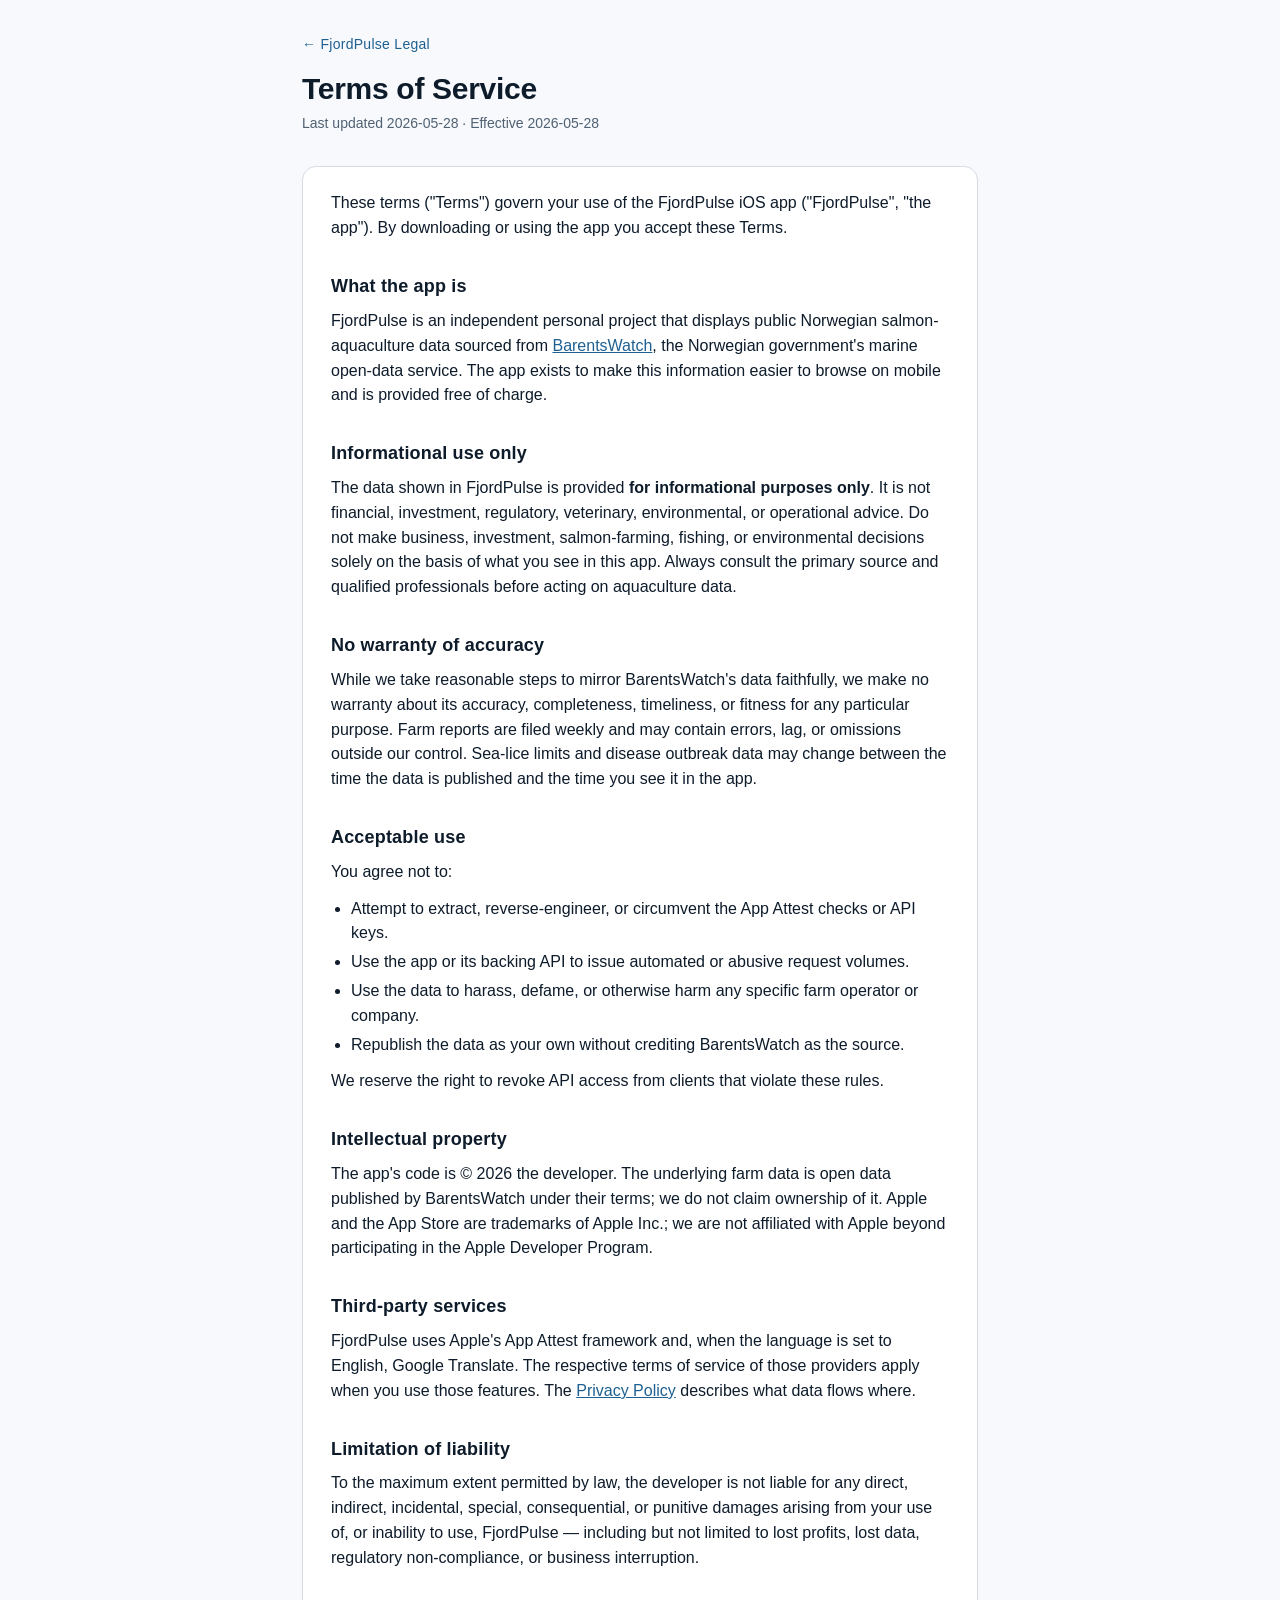
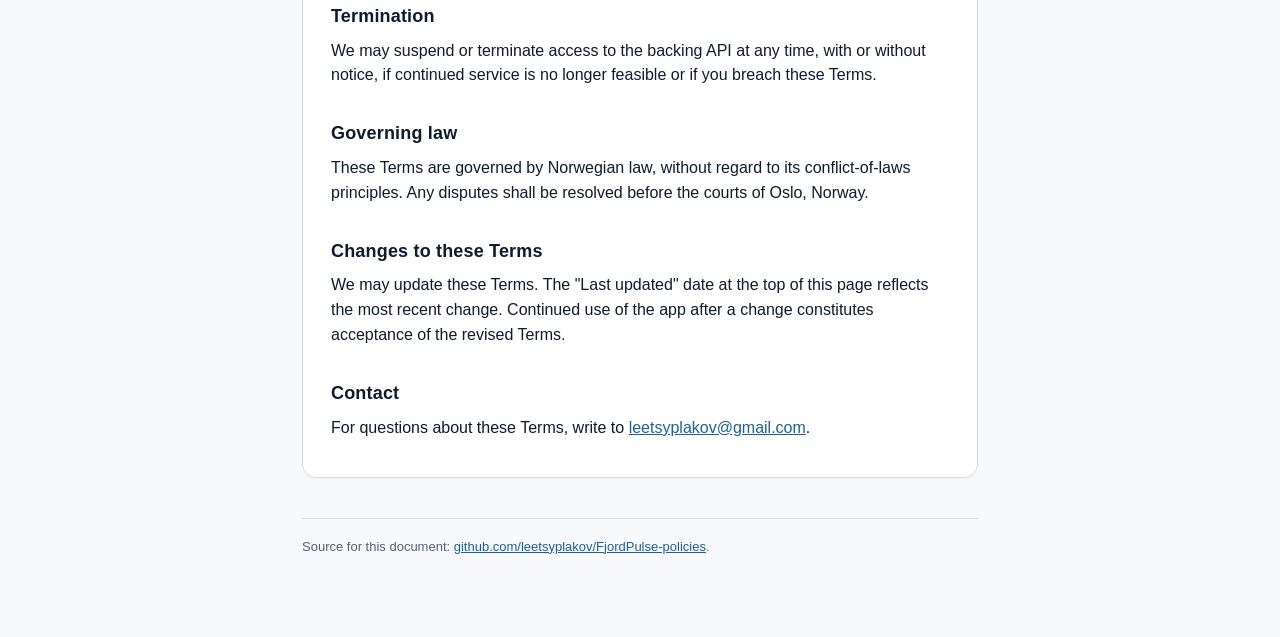
==== terms.html @ 93df8bfb "Initial: privacy policy and terms of service" ====
<!doctype html>
<html lang="en">
<head>
<meta charset="utf-8" />
<meta name="viewport" content="width=device-width, initial-scale=1" />
<title>FjordPulse — Terms of Service</title>
<link rel="stylesheet" href="style.css" />
</head>
<body>
<div class="wrap">
    <header>
        <a href="./">← FjordPulse Legal</a>
        <h1>Terms of Service</h1>
        <p class="lede">Last updated 2026-05-28 · Effective 2026-05-28</p>
    </header>

    <div class="card">
        <p>These terms ("Terms") govern your use of the FjordPulse iOS app ("FjordPulse", "the app").
        By downloading or using the app you accept these Terms.</p>

        <h2>What the app is</h2>
        <p>FjordPulse is an independent personal project that displays public Norwegian
        salmon-aquaculture data sourced from
        <a href="https://www.barentswatch.no" target="_blank" rel="noopener">BarentsWatch</a>,
        the Norwegian government's marine open-data service. The app exists to make this
        information easier to browse on mobile and is provided free of charge.</p>

        <h2>Informational use only</h2>
        <p>The data shown in FjordPulse is provided <strong>for informational purposes only</strong>.
        It is not financial, investment, regulatory, veterinary, environmental, or operational advice.
        Do not make business, investment, salmon-farming, fishing, or environmental decisions solely
        on the basis of what you see in this app. Always consult the primary source and qualified
        professionals before acting on aquaculture data.</p>

        <h2>No warranty of accuracy</h2>
        <p>While we take reasonable steps to mirror BarentsWatch's data faithfully, we make no warranty
        about its accuracy, completeness, timeliness, or fitness for any particular purpose. Farm reports
        are filed weekly and may contain errors, lag, or omissions outside our control. Sea-lice limits
        and disease outbreak data may change between the time the data is published and the time you
        see it in the app.</p>

        <h2>Acceptable use</h2>
        <p>You agree not to:</p>
        <ul>
            <li>Attempt to extract, reverse-engineer, or circumvent the App Attest checks or API keys.</li>
            <li>Use the app or its backing API to issue automated or abusive request volumes.</li>
            <li>Use the data to harass, defame, or otherwise harm any specific farm operator or company.</li>
            <li>Republish the data as your own without crediting BarentsWatch as the source.</li>
        </ul>
        <p>We reserve the right to revoke API access from clients that violate these rules.</p>

        <h2>Intellectual property</h2>
        <p>The app's code is © 2026 the developer. The underlying farm data is open data published by
        BarentsWatch under their terms; we do not claim ownership of it. Apple and the App Store are
        trademarks of Apple Inc.; we are not affiliated with Apple beyond participating in the Apple
        Developer Program.</p>

        <h2>Third-party services</h2>
        <p>FjordPulse uses Apple's App Attest framework and, when the language is set to English,
        Google Translate. The respective terms of service of those providers apply when you use
        those features. The
        <a href="privacy.html">Privacy Policy</a> describes what data flows where.</p>

        <h2>Limitation of liability</h2>
        <p>To the maximum extent permitted by law, the developer is not liable for any direct, indirect,
        incidental, special, consequential, or punitive damages arising from your use of, or inability
        to use, FjordPulse — including but not limited to lost profits, lost data, regulatory
        non-compliance, or business interruption.</p>

        <h2>Termination</h2>
        <p>We may suspend or terminate access to the backing API at any time, with or without notice,
        if continued service is no longer feasible or if you breach these Terms.</p>

        <h2>Governing law</h2>
        <p>These Terms are governed by Norwegian law, without regard to its conflict-of-laws principles.
        Any disputes shall be resolved before the courts of Oslo, Norway.</p>

        <h2>Changes to these Terms</h2>
        <p>We may update these Terms. The "Last updated" date at the top of this page reflects the
        most recent change. Continued use of the app after a change constitutes acceptance of the
        revised Terms.</p>

        <h2>Contact</h2>
        <p>For questions about these Terms, write to
        <a href="mailto:leetsyplakov@gmail.com">leetsyplakov@gmail.com</a>.</p>
    </div>

    <footer>
        Source for this document:
        <a href="https://github.com/leetsyplakov/FjordPulse-policies/blob/main/terms.html" target="_blank" rel="noopener">github.com/leetsyplakov/FjordPulse-policies</a>.
    </footer>
</div>
</body>
</html>
---- style.css ----
:root {
    --bg: #f7f9fc;
    --card: #ffffff;
    --text: #0d1b2a;
    --muted: #506173;
    --accent: #1e6091;
    --border: #d6dce5;
    --code-bg: #f0f3f8;
}

@media (prefers-color-scheme: dark) {
    :root {
        --bg: #0d1b2a;
        --card: #15263d;
        --text: #e8edf5;
        --muted: #9aa9ba;
        --accent: #6bb6ff;
        --border: #2a3a55;
        --code-bg: #1b2d49;
    }
}

* { box-sizing: border-box; }
html { -webkit-text-size-adjust: 100%; }
body {
    margin: 0;
    background: var(--bg);
    color: var(--text);
    font: 16px/1.55 -apple-system, BlinkMacSystemFont, "SF Pro Text", Helvetica, Arial, sans-serif;
}
.wrap {
    max-width: 720px;
    margin: 0 auto;
    padding: 32px 22px 80px;
}
header {
    margin-bottom: 32px;
}
header a {
    color: var(--accent);
    text-decoration: none;
    font-size: 14px;
    letter-spacing: 0.02em;
}
h1 {
    font-size: 30px;
    line-height: 1.2;
    margin: 14px 0 6px;
    letter-spacing: -0.01em;
}
.lede {
    color: var(--muted);
    margin: 0 0 28px;
    font-size: 14px;
}
h2 {
    font-size: 18px;
    margin: 32px 0 8px;
    letter-spacing: 0.01em;
}
p, ul { margin: 0 0 12px; }
ul { padding-left: 20px; }
li { margin: 4px 0; }
a { color: var(--accent); }
strong { color: var(--text); }
.card {
    background: var(--card);
    border: 1px solid var(--border);
    border-radius: 14px;
    padding: 24px 28px;
    box-shadow: 0 1px 2px rgba(13, 27, 42, 0.04);
}
code {
    background: var(--code-bg);
    padding: 1px 6px;
    border-radius: 4px;
    font: 13px/1.5 "SF Mono", Menlo, monospace;
}
footer {
    margin-top: 40px;
    padding-top: 18px;
    border-top: 1px solid var(--border);
    color: var(--muted);
    font-size: 13px;
}
footer a { color: var(--accent); }
.list-card {
    display: block;
    padding: 18px 22px;
    margin-top: 14px;
    background: var(--card);
    border: 1px solid var(--border);
    border-radius: 12px;
    text-decoration: none;
    color: var(--text);
    transition: transform 0.1s ease, box-shadow 0.1s ease;
}
.list-card:hover {
    transform: translateY(-1px);
    box-shadow: 0 4px 14px rgba(13, 27, 42, 0.08);
}
.list-card h3 { margin: 0 0 4px; font-size: 17px; color: var(--accent); }
.list-card p  { margin: 0; color: var(--muted); font-size: 14px; }
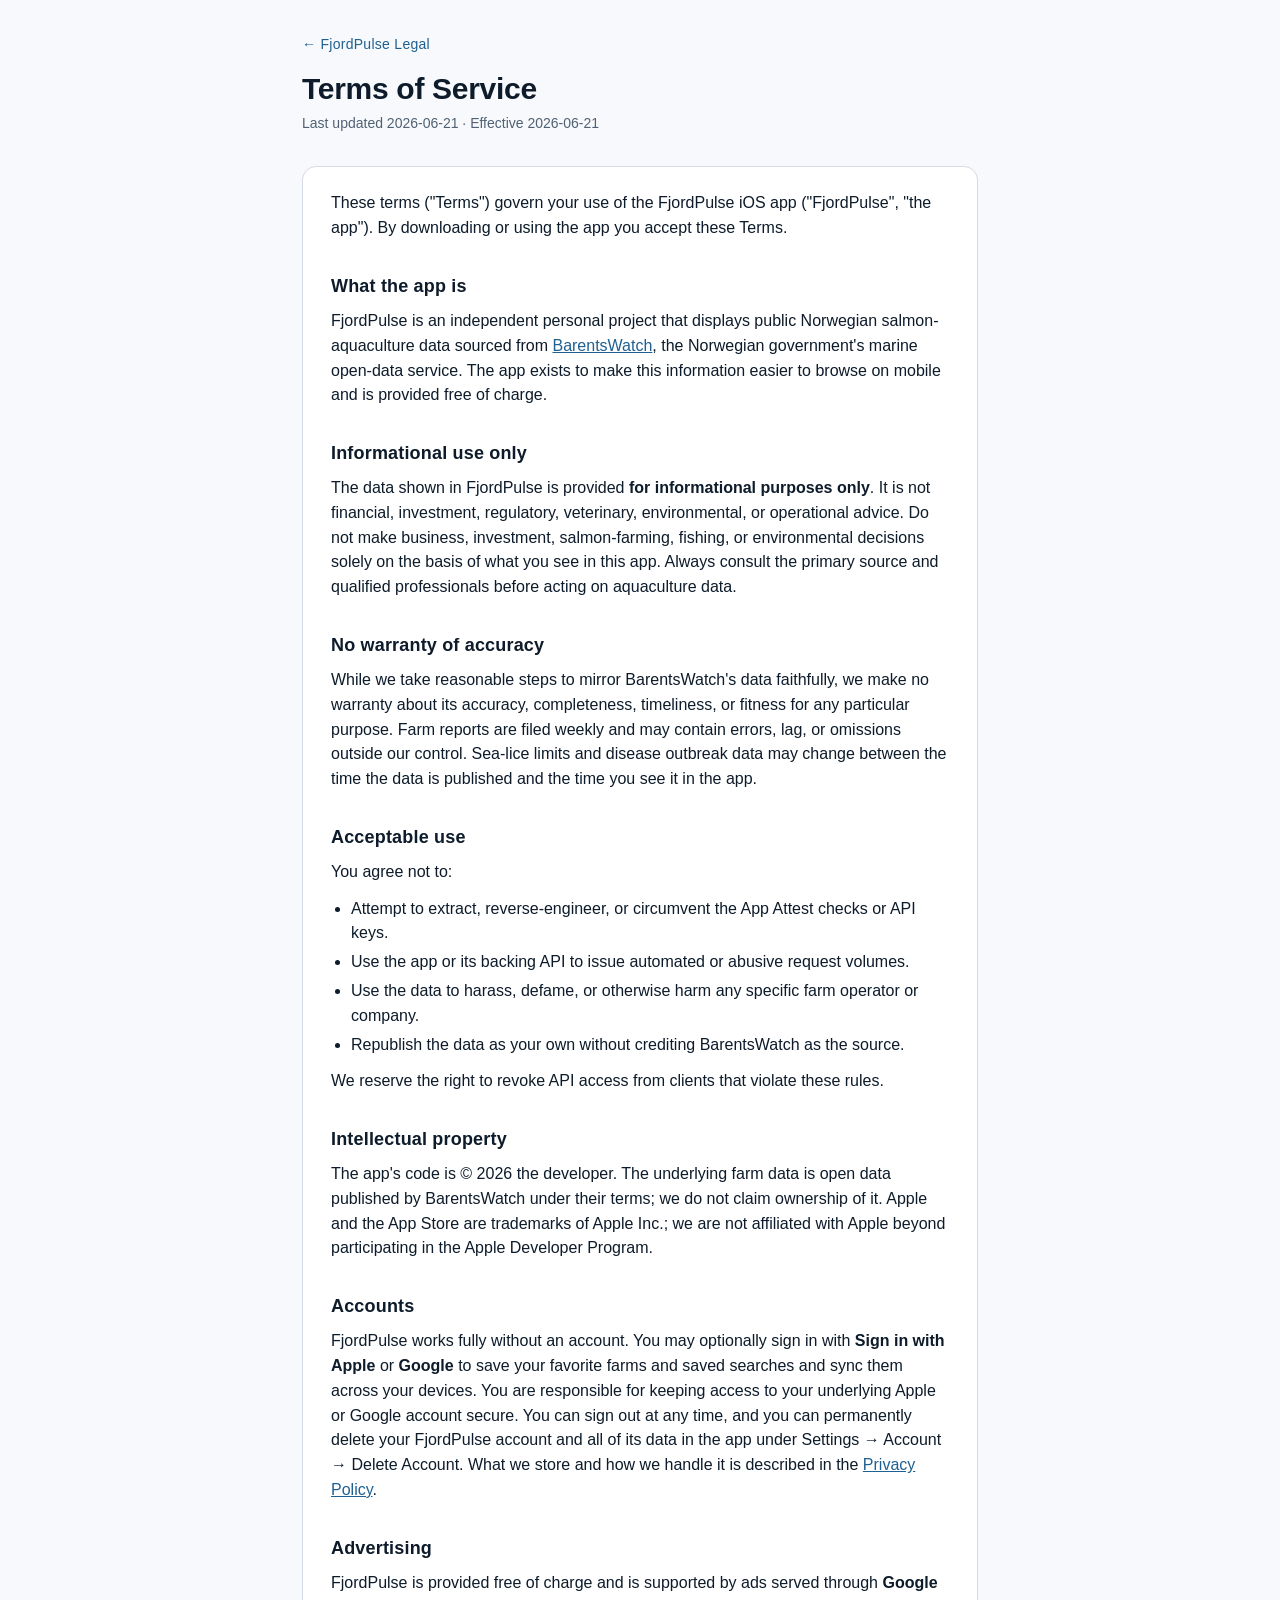
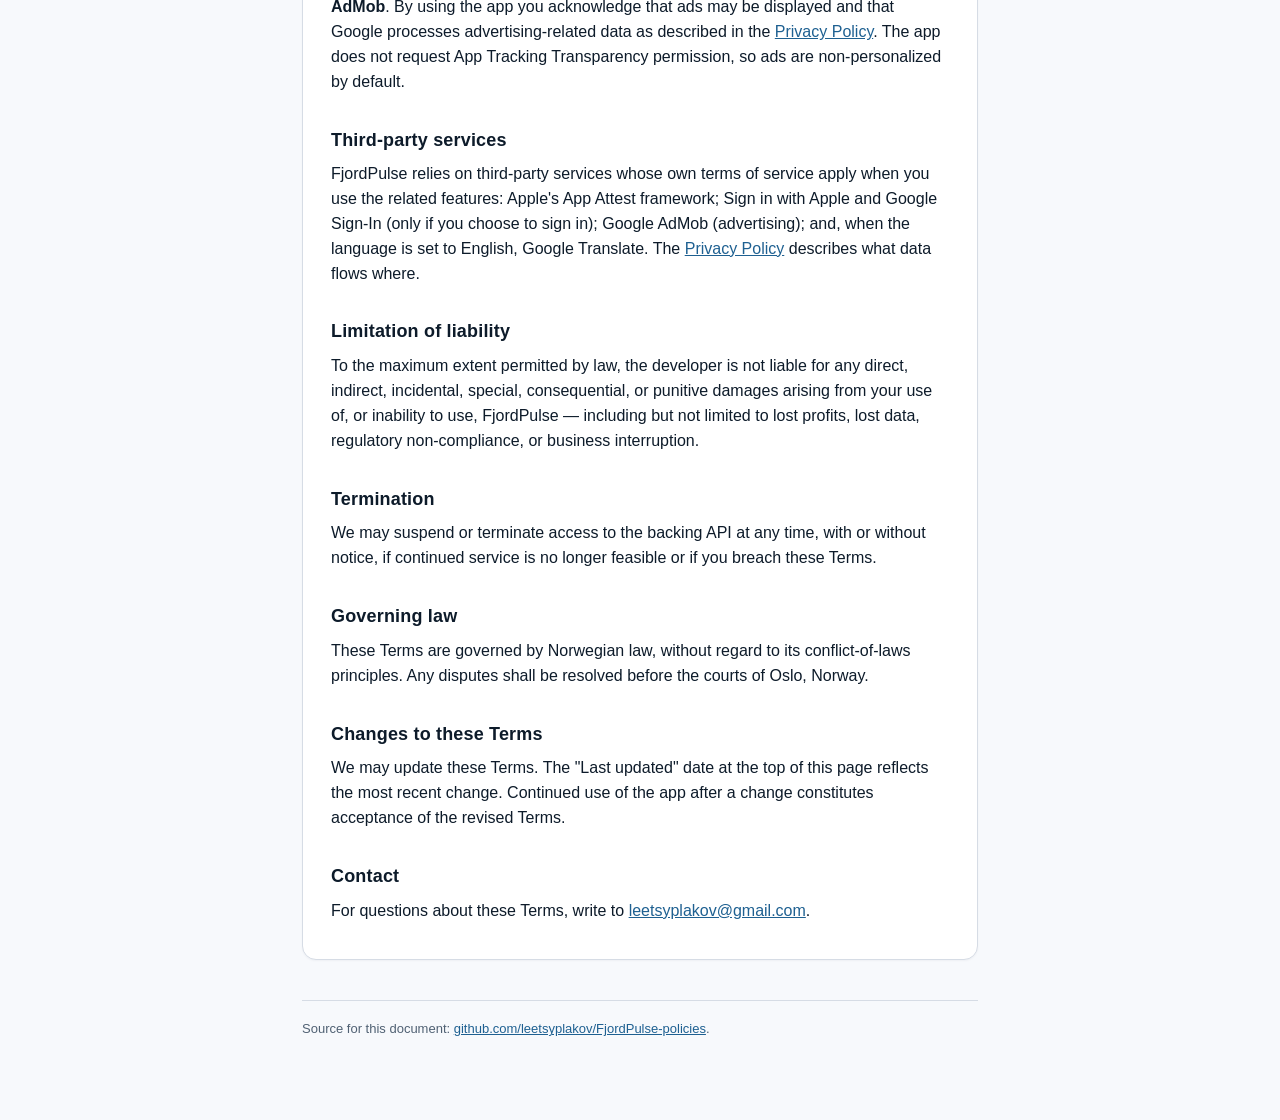
==== commit e6f755f0: "Update terms + submission kit to match current code terms.html was stale (pre-accounts, pre-ads): it" ====
--- a/terms.html
+++ b/terms.html
@@ -11,7 +11,7 @@
     <header>
         <a href="./">← FjordPulse Legal</a>
         <h1>Terms of Service</h1>
-        <p class="lede">Last updated 2026-05-28 · Effective 2026-05-28</p>
+        <p class="lede">Last updated 2026-06-21 · Effective 2026-06-21</p>
     </header>
 
     <div class="card">
@@ -55,10 +55,27 @@
         trademarks of Apple Inc.; we are not affiliated with Apple beyond participating in the Apple
         Developer Program.</p>
 
+        <h2>Accounts</h2>
+        <p>FjordPulse works fully without an account. You may optionally sign in with
+        <strong>Sign in with Apple</strong> or <strong>Google</strong> to save your favorite farms
+        and saved searches and sync them across your devices. You are responsible for keeping access
+        to your underlying Apple or Google account secure. You can sign out at any time, and you can
+        permanently delete your FjordPulse account and all of its data in the app under
+        Settings → Account → Delete Account. What we store and how we handle it is described in the
+        <a href="privacy.html">Privacy Policy</a>.</p>
+
+        <h2>Advertising</h2>
+        <p>FjordPulse is provided free of charge and is supported by ads served through
+        <strong>Google AdMob</strong>. By using the app you acknowledge that ads may be displayed and
+        that Google processes advertising-related data as described in the
+        <a href="privacy.html">Privacy Policy</a>. The app does not request App Tracking Transparency
+        permission, so ads are non-personalized by default.</p>
+
         <h2>Third-party services</h2>
-        <p>FjordPulse uses Apple's App Attest framework and, when the language is set to English,
-        Google Translate. The respective terms of service of those providers apply when you use
-        those features. The
+        <p>FjordPulse relies on third-party services whose own terms of service apply when you use the
+        related features: Apple's App Attest framework; Sign in with Apple and Google Sign-In (only if
+        you choose to sign in); Google AdMob (advertising); and, when the language is set to English,
+        Google Translate. The
         <a href="privacy.html">Privacy Policy</a> describes what data flows where.</p>
 
         <h2>Limitation of liability</h2>
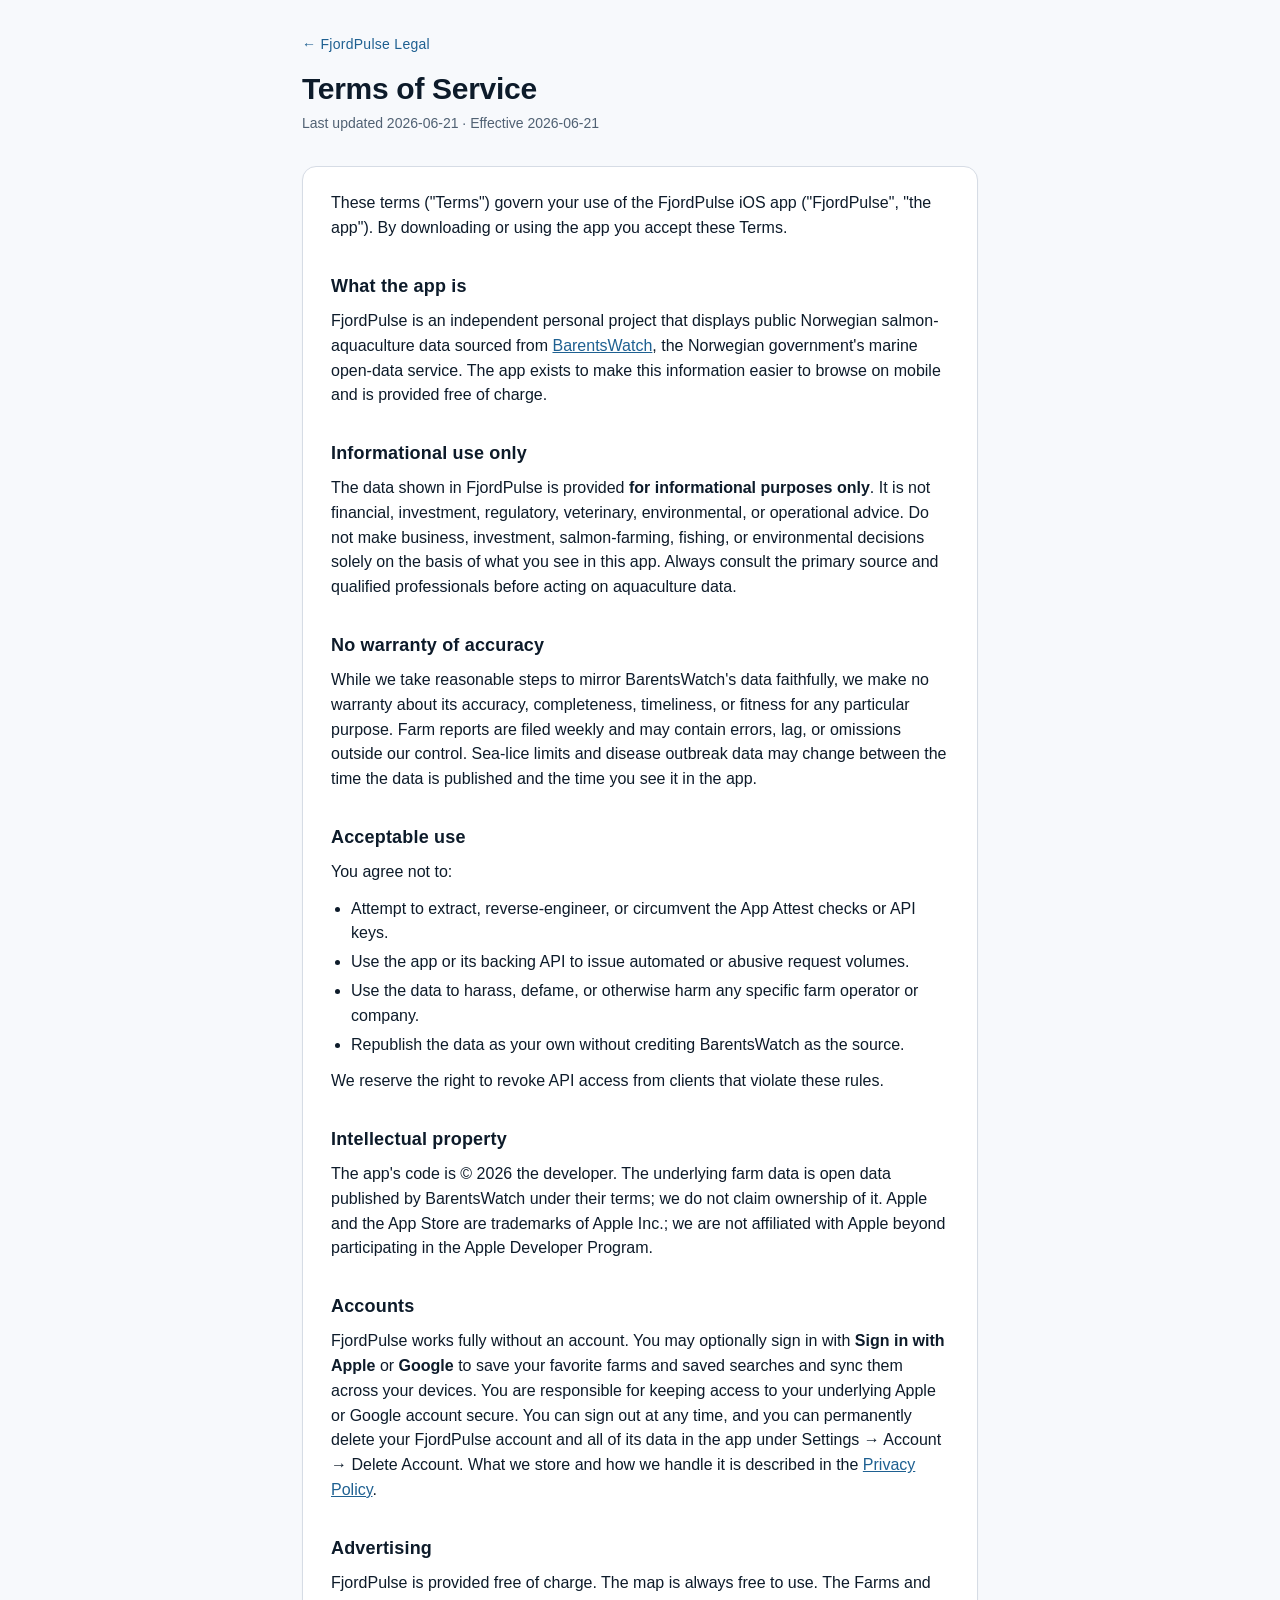
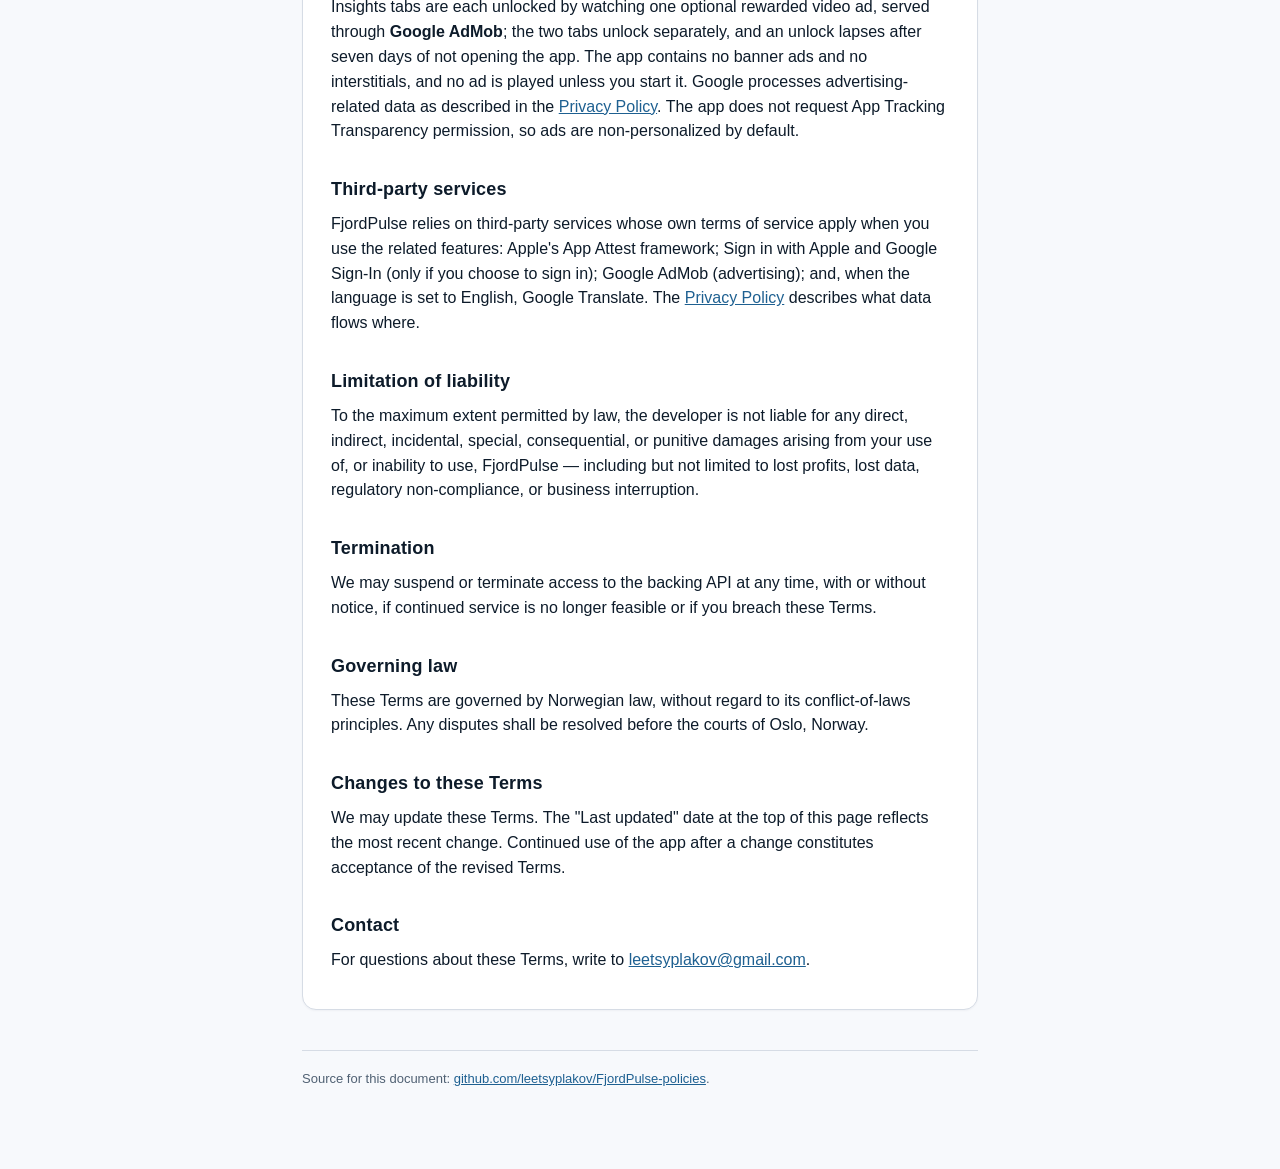
==== commit ee4feaeb: "Policies: describe the rewarded-only ad model (no banners/interstitials) Co-Authored-By: Claude Fabl" ====
--- a/terms.html
+++ b/terms.html
@@ -65,9 +65,11 @@
         <a href="privacy.html">Privacy Policy</a>.</p>
 
         <h2>Advertising</h2>
-        <p>FjordPulse is provided free of charge and is supported by ads served through
-        <strong>Google AdMob</strong>. By using the app you acknowledge that ads may be displayed and
-        that Google processes advertising-related data as described in the
+        <p>FjordPulse is provided free of charge. The map is always free to use. The Farms and Insights
+        tabs are each unlocked by watching one optional rewarded video ad, served through
+        <strong>Google AdMob</strong>; the two tabs unlock separately, and an unlock lapses after seven
+        days of not opening the app. The app contains no banner ads and no interstitials, and no ad is
+        played unless you start it. Google processes advertising-related data as described in the
         <a href="privacy.html">Privacy Policy</a>. The app does not request App Tracking Transparency
         permission, so ads are non-personalized by default.</p>
 
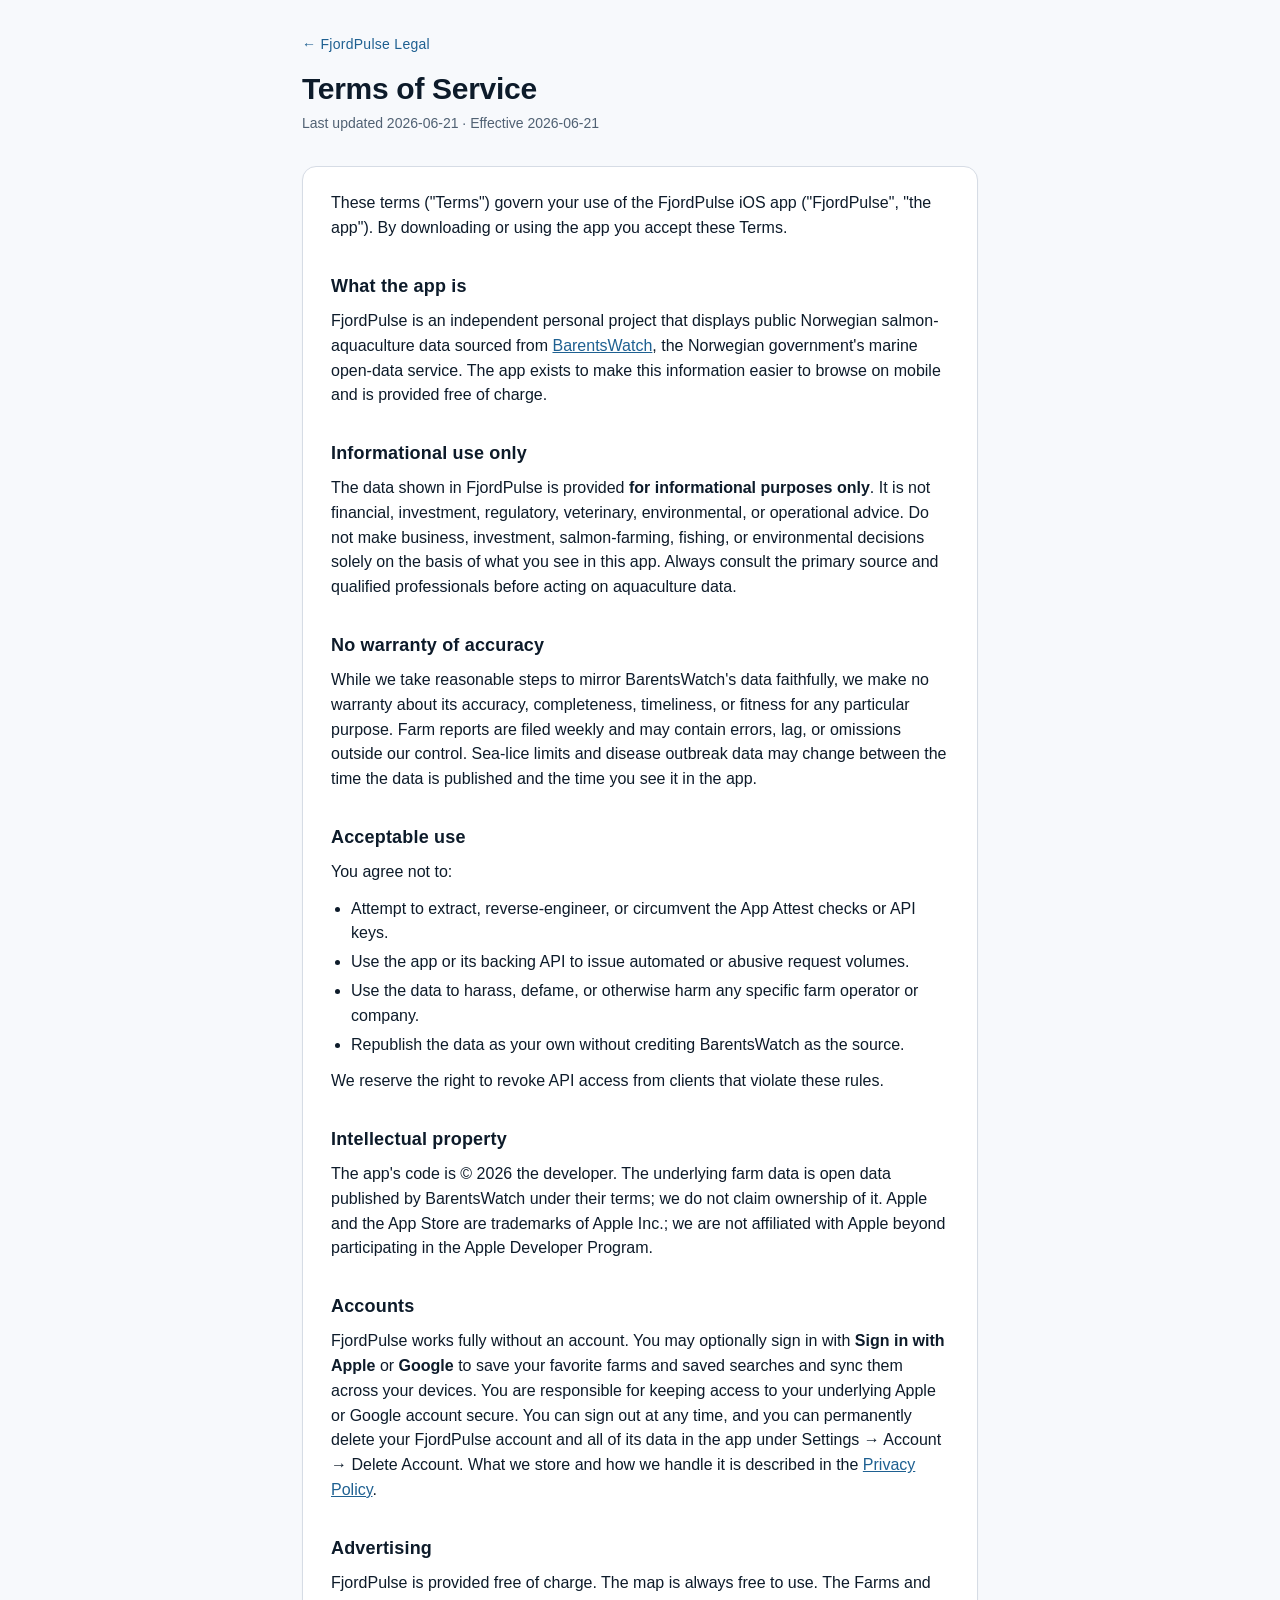
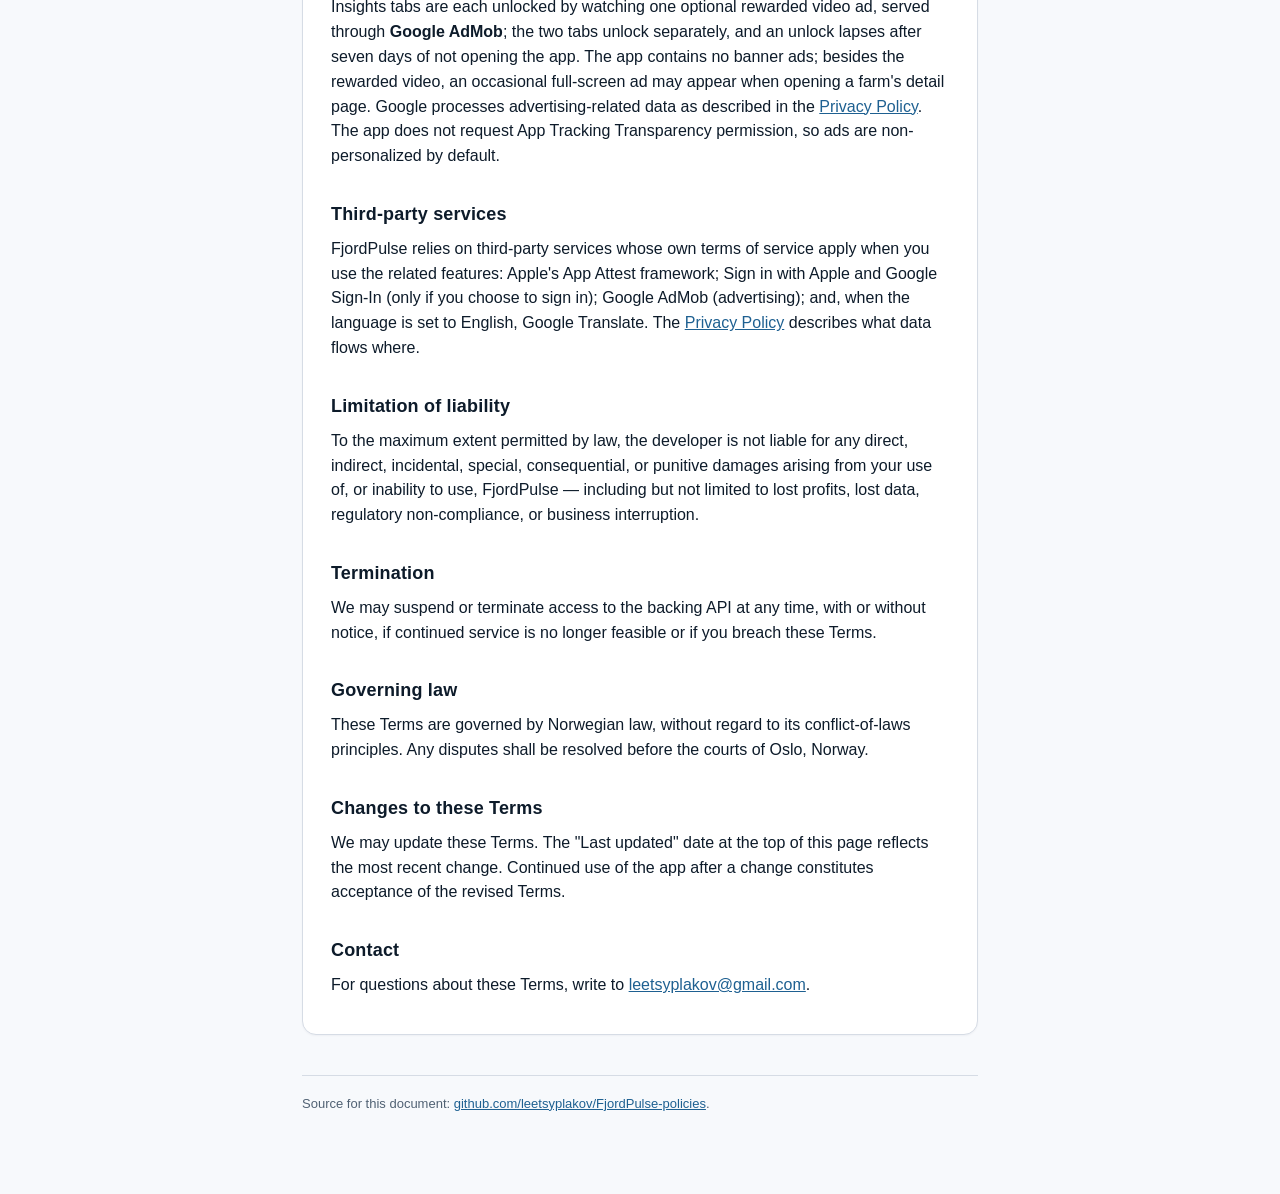
==== commit ae5cd2f3: "Disclose the remaining interstitial accurately Co-Authored-By: Claude Fable 5 <noreply@anthropic.com" ====
--- a/terms.html
+++ b/terms.html
@@ -68,8 +68,9 @@
         <p>FjordPulse is provided free of charge. The map is always free to use. The Farms and Insights
         tabs are each unlocked by watching one optional rewarded video ad, served through
         <strong>Google AdMob</strong>; the two tabs unlock separately, and an unlock lapses after seven
-        days of not opening the app. The app contains no banner ads and no interstitials, and no ad is
-        played unless you start it. Google processes advertising-related data as described in the
+        days of not opening the app. The app contains no banner ads; besides the rewarded video, an
+        occasional full-screen ad may appear when opening a farm's detail page. Google processes
+        advertising-related data as described in the
         <a href="privacy.html">Privacy Policy</a>. The app does not request App Tracking Transparency
         permission, so ads are non-personalized by default.</p>
 
